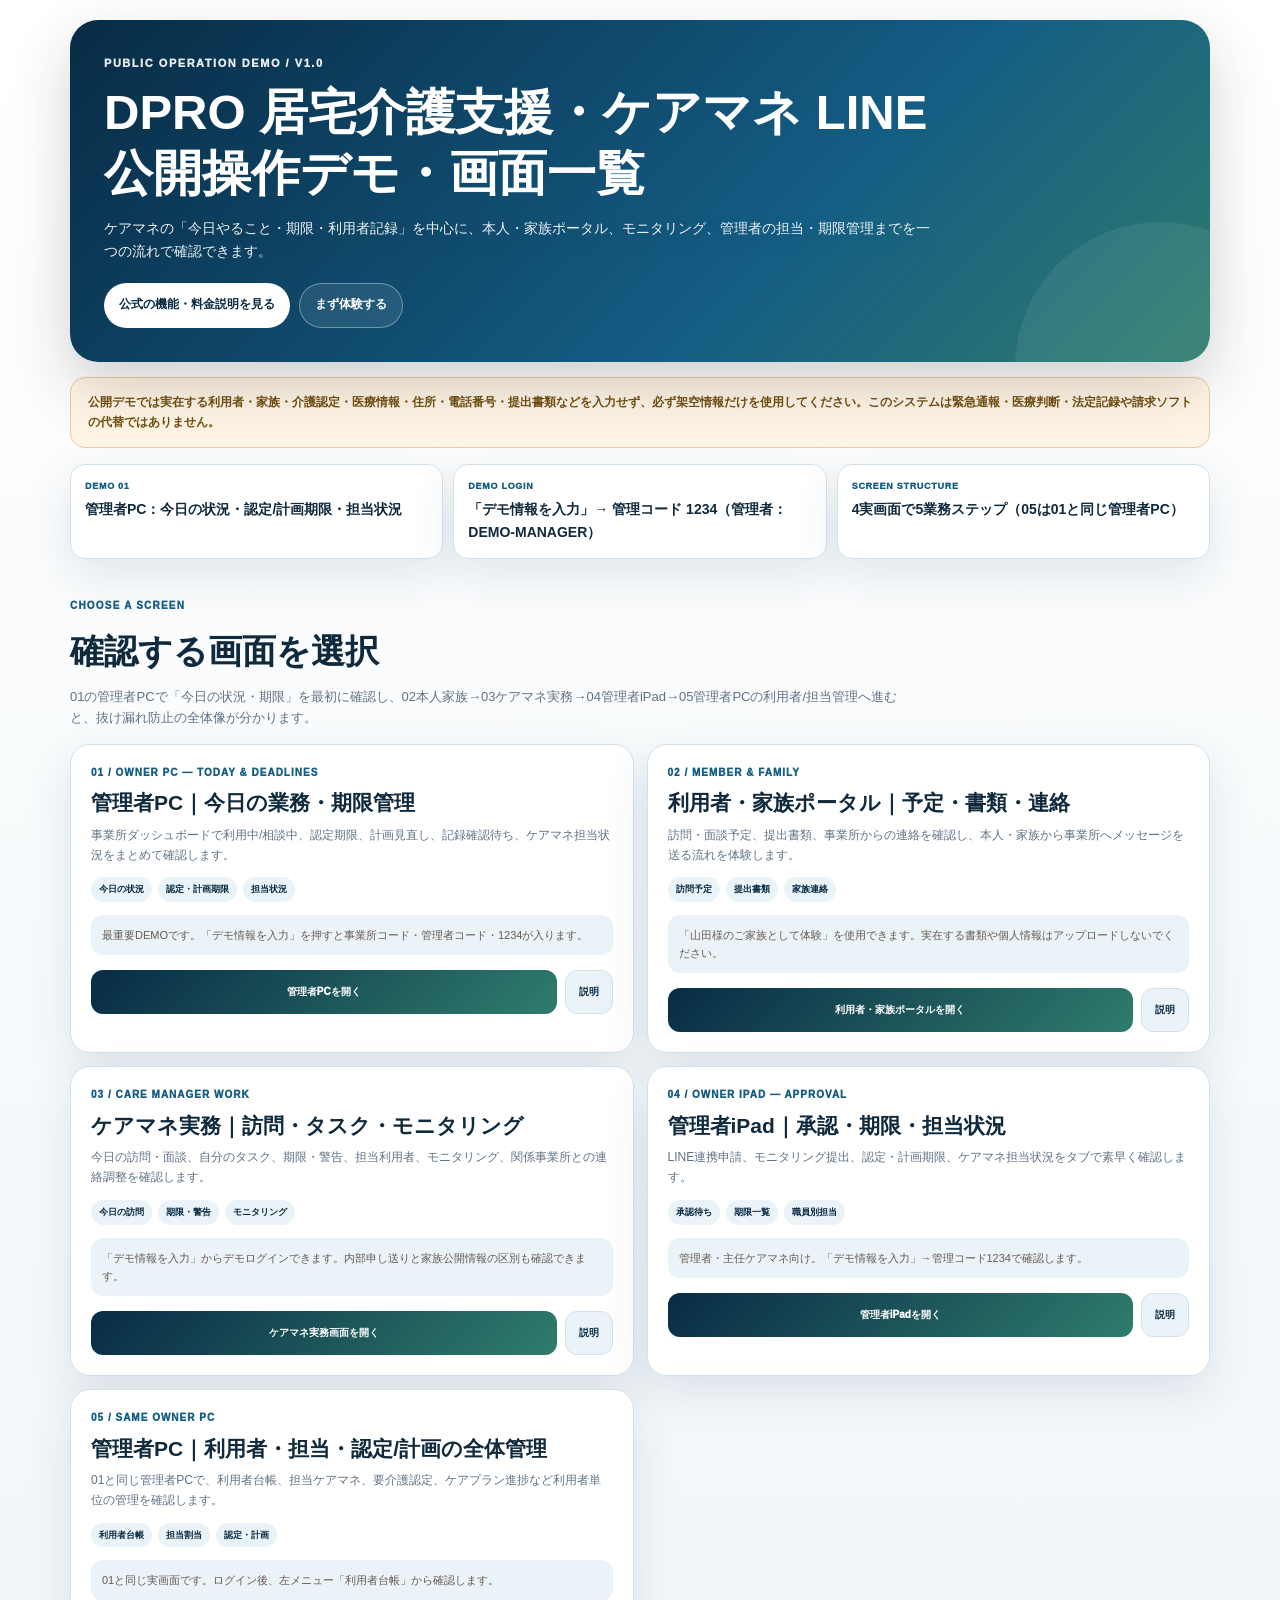
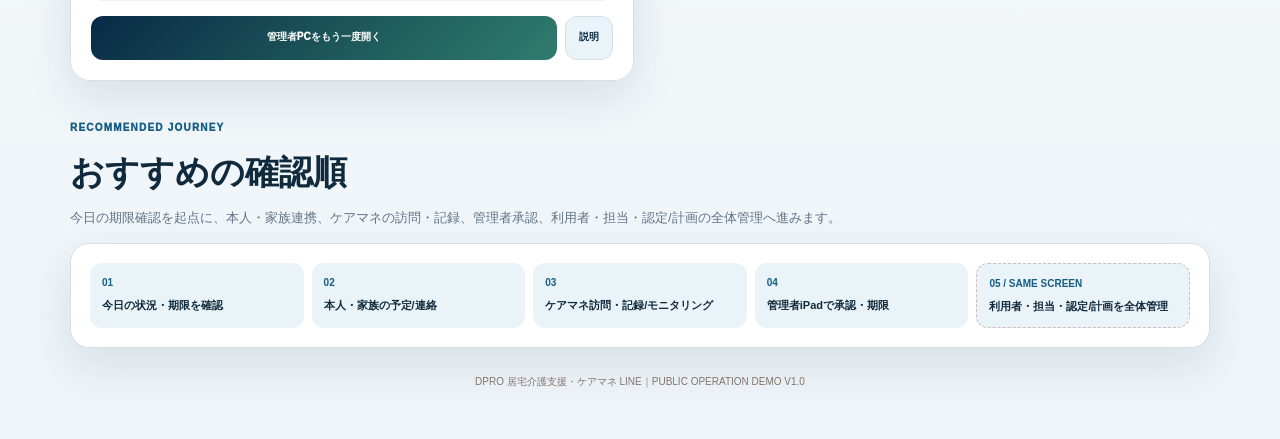
==== demo-guide.html @ ac7ced84 "Add files via upload" ====
<!doctype html>
<!-- DPRO LIVE DEMO COMMON TEMPLATE V1.0 LOCK / CONFIGURABLE TEMPLATE -->
<html lang="ja">
<head>
<meta charset="utf-8">
<meta name="viewport" content="width=device-width,initial-scale=1,viewport-fit=cover">
<meta name="robots" content="noindex,nofollow,noarchive">
<title id="pageTitle">DPRO 公開操作デモ・画面一覧</title>
<style>
:root{
  --bg:#eef4f8;--card:#fff;--ink:#102a3d;--muted:#607386;--line:#d4e0e9;
  --brand:#145d84;--deep:#082b45;--brand2:#2f7c6d;--soft:#eaf3f7;
  --shadow:0 16px 46px rgba(15,52,78,.11)
}
*{box-sizing:border-box}
html{background:var(--bg);scroll-behavior:smooth}
body{margin:0;min-height:100vh;color:var(--ink);font-family:-apple-system,BlinkMacSystemFont,"Segoe UI","Noto Sans JP","Yu Gothic UI",Meiryo,sans-serif;line-height:1.65;background:linear-gradient(180deg,#fff 0%,var(--bg) 100%)}
a{color:inherit}.page{width:min(1140px,calc(100% - 24px));margin:0 auto;padding:20px 0 48px}
.hero{position:relative;overflow:hidden;padding:34px;border-radius:28px;color:#fff;background:linear-gradient(135deg,var(--deep),var(--brand) 63%,var(--brand2));box-shadow:0 23px 58px rgba(35,30,27,.20)}
.hero:after{content:"";position:absolute;right:-95px;bottom:-150px;width:290px;height:290px;border-radius:50%;background:rgba(255,255,255,.07)}
.kicker{position:relative;z-index:1;font-size:11px;font-weight:1000;letter-spacing:.14em;opacity:.9}
.hero h1{position:relative;z-index:1;margin:10px 0 0;font-size:clamp(28px,5vw,49px);line-height:1.24}
.hero p{position:relative;z-index:1;max-width:830px;margin:13px 0 0;font-size:14px;opacity:.93}
.hero-actions{position:relative;z-index:1;display:flex;gap:9px;flex-wrap:wrap;margin-top:20px}
.button{min-height:45px;display:inline-flex;align-items:center;justify-content:center;padding:9px 15px;border-radius:999px;text-decoration:none;font-size:12px;font-weight:950}
.button-light{color:var(--deep);background:#fff}.button-ghost{color:#fff;border:1px solid rgba(255,255,255,.35);background:rgba(255,255,255,.09)}
.notice{margin-top:15px;padding:15px 17px;border:1px solid #e5cda3;border-radius:15px;background:#fff5e5;color:#725013;font-size:12px;font-weight:760}
.demo-info{margin-top:16px;display:grid;grid-template-columns:repeat(3,minmax(0,1fr));gap:10px}
.demo-info>div{padding:14px;border:1px solid var(--line);border-radius:15px;background:rgba(255,255,255,.96);box-shadow:var(--shadow)}
.demo-info small{display:block;color:var(--brand);font-size:9px;font-weight:1000;letter-spacing:.08em}.demo-info strong{display:block;margin-top:4px;font-size:14px}
.section-head{margin:32px 0 15px}.section-head small{color:var(--brand);font-size:10px;font-weight:1000;letter-spacing:.12em}.section-head h2{margin:5px 0 0;font-size:clamp(23px,4vw,34px)}.section-head p{max-width:840px;margin:7px 0 0;color:var(--muted);font-size:13px}
.grid{display:grid;grid-template-columns:repeat(2,minmax(0,1fr));gap:13px}
.card{min-width:0;padding:20px;border:1px solid var(--line);border-radius:20px;background:rgba(255,255,255,.98);box-shadow:var(--shadow)}
.card-number{color:var(--brand);font-size:10px;font-weight:1000;letter-spacing:.1em}.card h3{margin:7px 0 0;font-size:21px;line-height:1.4}.card p{margin:8px 0 0;color:var(--muted);font-size:12px}
.pills{display:flex;gap:6px;flex-wrap:wrap;margin-top:12px}.pills span{padding:5px 8px;border-radius:999px;background:var(--soft);color:var(--deep);font-size:9px;font-weight:900}
.card-note{margin-top:13px;padding:11px;border-radius:12px;background:var(--soft);color:#675a54;font-size:11px}.card-note b{color:var(--deep)}
.card-actions{display:grid;grid-template-columns:1fr auto;gap:8px;margin-top:15px}
.open,.official{min-height:44px;display:flex;align-items:center;justify-content:center;padding:9px 13px;border-radius:12px;text-decoration:none;font-size:10px;font-weight:950}
.open{color:#fff;background:linear-gradient(135deg,var(--deep),var(--brand2))}.official{color:var(--deep);border:1px solid var(--line);background:var(--soft)}
.flow{margin-top:14px;padding:19px;border:1px solid var(--line);border-radius:19px;background:#fff;box-shadow:var(--shadow)}
.flow-grid{display:grid;grid-template-columns:repeat(var(--flow-cols,5),minmax(0,1fr));gap:8px}
.flow-step{padding:12px;border-radius:12px;background:var(--soft)}.flow-step b{display:block;color:var(--brand);font-size:10px}.flow-step strong{display:block;margin-top:4px;font-size:11px}.flow-step.same{border:1px dashed #cdbfb6}
.footer{margin-top:26px;color:#82736c;font-size:10px;text-align:center}
@media(max-width:900px){.flow-grid{grid-template-columns:repeat(2,minmax(0,1fr))}}
@media(max-width:760px){.hero{padding:25px 20px}.demo-info,.grid,.flow-grid{grid-template-columns:1fr}}
@media(max-width:420px){.page{width:min(100% - 16px,1140px)}.card-actions{grid-template-columns:1fr}}
</style>
</head>
<body>
<main class="page">
<section class="hero">
  <div class="kicker">PUBLIC OPERATION DEMO / V1.0</div>
  <h1 id="heroTitle"></h1>
  <p id="heroCopy"></p>
  <div class="hero-actions">
    <a class="button button-light" id="officialLink">公式の機能・料金説明を見る</a>
    <a class="button button-ghost" id="primaryDemoLink">まず体験する</a>
  </div>
</section>

<div class="notice" id="notice"></div>

<section class="demo-info" id="quickInfo" aria-label="デモ利用情報"></section>

<div class="section-head">
  <small>CHOOSE A SCREEN</small>
  <h2>確認する画面を選択</h2>
  <p id="screenIntro"></p>
</div>

<section class="grid" id="screenGrid"></section>

<div class="section-head">
  <small>RECOMMENDED JOURNEY</small>
  <h2>おすすめの確認順</h2>
  <p id="journeyIntro"></p>
</div>
<section class="flow"><div class="flow-grid" id="flowGrid"></div></section>

<div class="footer" id="footer"></div>
</main>

<script>
/*
  DPRO LIVE DEMO COMMON TEMPLATE V1.0
  ------------------------------------------------------------
  変更してよいのは CONFIG の値とCSS変数のブランド色のみ。
  DOM骨格・セクション順・公開注意・CHOOSE A SCREEN・
  RECOMMENDED JOURNEYはCOMMON TEMPLATE V1.0 LOCK対象。
*/
const CONFIG = {
  "systemName": "DPRO 居宅介護支援・ケアマネ LINE",
  "pageTitle": "DPRO 居宅介護支援・ケアマネ LINE｜公開操作デモ・画面一覧",
  "heroCopy": "ケアマネの「今日やること・期限・利用者記録」を中心に、本人・家族ポータル、モニタリング、管理者の担当・期限管理までを一つの流れで確認できます。",
  "officialUrl": "https://dpromstk2000-lab.github.io/dpro-line-systems-site/systems/careplan.html",
  "primaryDemoUrl": "owner.html",
  "notice": "公開デモでは実在する利用者・家族・介護認定・医療情報・住所・電話番号・提出書類などを入力せず、必ず架空情報だけを使用してください。このシステムは緊急通報・医療判断・法定記録や請求ソフトの代替ではありません。",
  "screenIntro": "01の管理者PCで「今日の状況・期限」を最初に確認し、02本人家族→03ケアマネ実務→04管理者iPad→05管理者PCの利用者/担当管理へ進むと、抜け漏れ防止の全体像が分かります。",
  "journeyIntro": "今日の期限確認を起点に、本人・家族連携、ケアマネの訪問・記録、管理者承認、利用者・担当・認定/計画の全体管理へ進みます。",
  "adminCode": "1234",
  "quickInfo": [
    {
      "label": "DEMO 01",
      "text": "管理者PC：今日の状況・認定/計画期限・担当状況"
    },
    {
      "label": "DEMO LOGIN",
      "text": "「デモ情報を入力」→ 管理コード 1234（管理者：DEMO-MANAGER）"
    },
    {
      "label": "SCREEN STRUCTURE",
      "text": "4実画面で5業務ステップ（05は01と同じ管理者PC）"
    }
  ],
  "screens": [
    {
      "step": "01 / OWNER PC — TODAY & DEADLINES",
      "title": "管理者PC｜今日の業務・期限管理",
      "description": "事業所ダッシュボードで利用中/相談中、認定期限、計画見直し、記録確認待ち、ケアマネ担当状況をまとめて確認します。",
      "tags": [
        "今日の状況",
        "認定・計画期限",
        "担当状況"
      ],
      "note": "最重要DEMOです。「デモ情報を入力」を押すと事業所コード・管理者コード・1234が入ります。",
      "url": "owner.html",
      "cta": "管理者PCを開く",
      "officialUrl": "https://dpromstk2000-lab.github.io/dpro-line-systems-site/systems/careplan.html"
    },
    {
      "step": "02 / MEMBER & FAMILY",
      "title": "利用者・家族ポータル｜予定・書類・連絡",
      "description": "訪問・面談予定、提出書類、事業所からの連絡を確認し、本人・家族から事業所へメッセージを送る流れを体験します。",
      "tags": [
        "訪問予定",
        "提出書類",
        "家族連絡"
      ],
      "note": "「山田様のご家族として体験」を使用できます。実在する書類や個人情報はアップロードしないでください。",
      "url": "member.html",
      "cta": "利用者・家族ポータルを開く",
      "officialUrl": "https://dpromstk2000-lab.github.io/dpro-line-systems-site/systems/careplan.html"
    },
    {
      "step": "03 / CARE MANAGER WORK",
      "title": "ケアマネ実務｜訪問・タスク・モニタリング",
      "description": "今日の訪問・面談、自分のタスク、期限・警告、担当利用者、モニタリング、関係事業所との連絡調整を確認します。",
      "tags": [
        "今日の訪問",
        "期限・警告",
        "モニタリング"
      ],
      "note": "「デモ情報を入力」からデモログインできます。内部申し送りと家族公開情報の区別も確認できます。",
      "url": "staff.html",
      "cta": "ケアマネ実務画面を開く",
      "officialUrl": "https://dpromstk2000-lab.github.io/dpro-line-systems-site/systems/careplan.html"
    },
    {
      "step": "04 / OWNER IPAD — APPROVAL",
      "title": "管理者iPad｜承認・期限・担当状況",
      "description": "LINE連携申請、モニタリング提出、認定・計画期限、ケアマネ担当状況をタブで素早く確認します。",
      "tags": [
        "承認待ち",
        "期限一覧",
        "職員別担当"
      ],
      "note": "管理者・主任ケアマネ向け。「デモ情報を入力」→管理コード1234で確認します。",
      "url": "owner-ipad.html",
      "cta": "管理者iPadを開く",
      "officialUrl": "https://dpromstk2000-lab.github.io/dpro-line-systems-site/systems/careplan.html"
    },
    {
      "step": "05 / SAME OWNER PC",
      "title": "管理者PC｜利用者・担当・認定/計画の全体管理",
      "description": "01と同じ管理者PCで、利用者台帳、担当ケアマネ、要介護認定、ケアプラン進捗など利用者単位の管理を確認します。",
      "tags": [
        "利用者台帳",
        "担当割当",
        "認定・計画"
      ],
      "note": "01と同じ実画面です。ログイン後、左メニュー「利用者台帳」から確認します。",
      "url": "owner.html",
      "cta": "管理者PCをもう一度開く",
      "officialUrl": "https://dpromstk2000-lab.github.io/dpro-line-systems-site/systems/careplan.html"
    }
  ],
  "journey": [
    {
      "step": "01",
      "text": "今日の状況・期限を確認"
    },
    {
      "step": "02",
      "text": "本人・家族の予定/連絡"
    },
    {
      "step": "03",
      "text": "ケアマネ訪問・記録/モニタリング"
    },
    {
      "step": "04",
      "text": "管理者iPadで承認・期限"
    },
    {
      "step": "05",
      "text": "利用者・担当・認定/計画を全体管理",
      "sameScreen": true
    }
  ]
};

document.documentElement.style.setProperty("--flow-cols", String(Math.min(CONFIG.journey.length, 7)));
document.title = CONFIG.pageTitle;
document.getElementById("heroTitle").innerHTML = `${CONFIG.systemName}<br>公開操作デモ・画面一覧`;
document.getElementById("heroCopy").textContent = CONFIG.heroCopy;
document.getElementById("officialLink").href = CONFIG.officialUrl;
document.getElementById("primaryDemoLink").href = CONFIG.primaryDemoUrl;
document.getElementById("notice").textContent = CONFIG.notice;
document.getElementById("screenIntro").textContent = CONFIG.screenIntro;
document.getElementById("journeyIntro").textContent = CONFIG.journeyIntro;
document.getElementById("footer").textContent = `${CONFIG.systemName}｜PUBLIC OPERATION DEMO V1.0`;

document.getElementById("quickInfo").innerHTML = CONFIG.quickInfo.map(x =>
  `<div><small>${x.label}</small><strong>${x.text}</strong></div>`
).join("");

document.getElementById("screenGrid").innerHTML = CONFIG.screens.map(x => `
  <article class="card">
    <div class="card-number">${x.step}</div>
    <h3>${x.title}</h3>
    <p>${x.description}</p>
    <div class="pills">${x.tags.map(t => `<span>${t}</span>`).join("")}</div>
    <div class="card-note">${x.note}</div>
    <div class="card-actions">
      <a class="open" href="${x.url}">${x.cta}</a>
      <a class="official" href="${x.officialUrl}">説明</a>
    </div>
  </article>
`).join("");

document.getElementById("flowGrid").innerHTML = CONFIG.journey.map(x => `
  <div class="flow-step${x.sameScreen ? " same" : ""}">
    <b>${x.step}${x.sameScreen ? " / SAME SCREEN" : ""}</b>
    <strong>${x.text}</strong>
  </div>
`).join("");
</script>
</body>
</html>
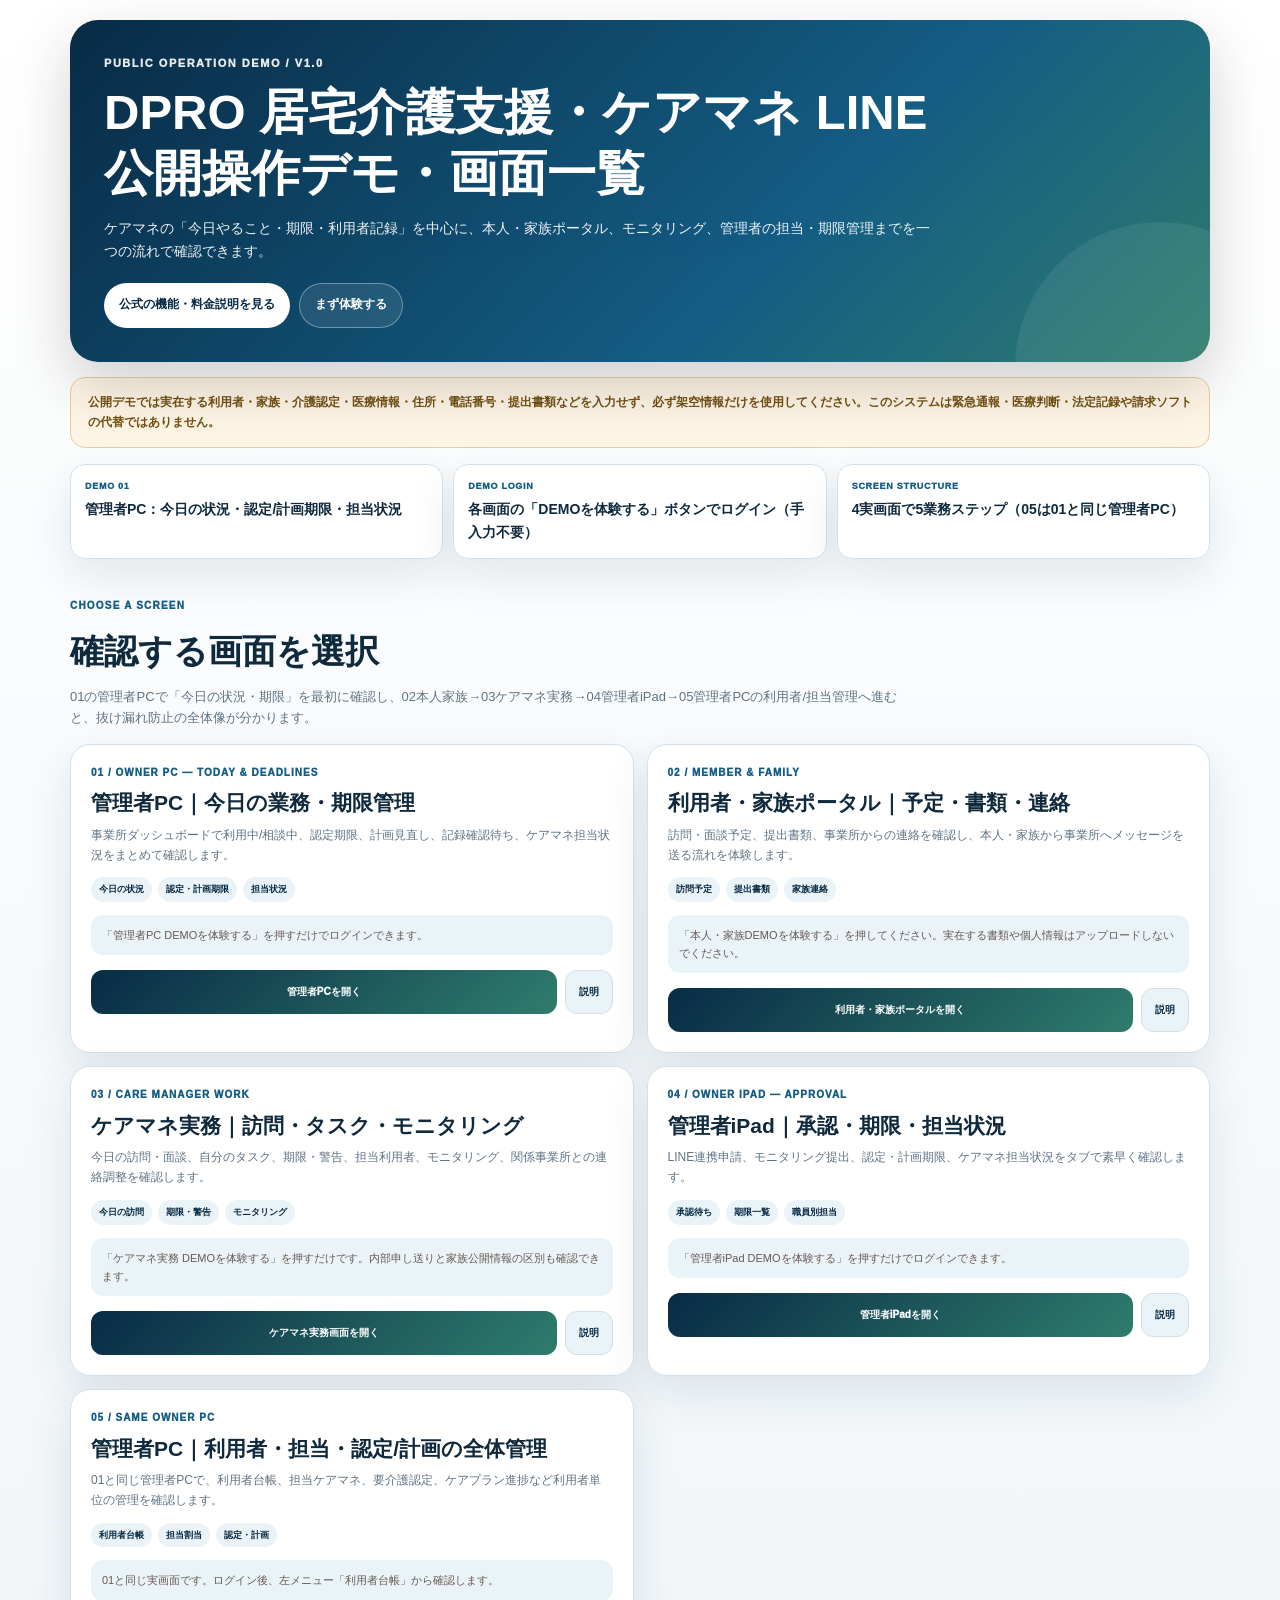
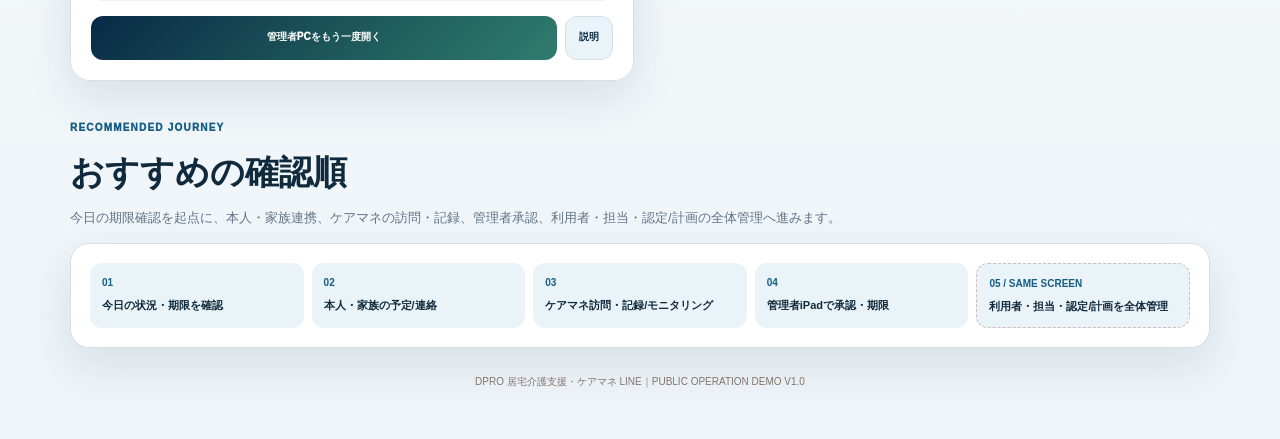
==== commit 92dbf6b1: "CAREPLAN: demo-only one-click entry and role navigation" ====
--- a/demo-guide.html
+++ b/demo-guide.html
@@ -105,7 +105,7 @@
     },
     {
       "label": "DEMO LOGIN",
-      "text": "「デモ情報を入力」→ 管理コード 1234（管理者：DEMO-MANAGER）"
+      "text": "各画面の「DEMOを体験する」ボタンでログイン（手入力不要）"
     },
     {
       "label": "SCREEN STRUCTURE",
@@ -122,7 +122,7 @@
         "認定・計画期限",
         "担当状況"
       ],
-      "note": "最重要DEMOです。「デモ情報を入力」を押すと事業所コード・管理者コード・1234が入ります。",
+      "note": "「管理者PC DEMOを体験する」を押すだけでログインできます。",
       "url": "owner.html",
       "cta": "管理者PCを開く",
       "officialUrl": "https://dpromstk2000-lab.github.io/dpro-line-systems-site/systems/careplan.html"
@@ -136,7 +136,7 @@
         "提出書類",
         "家族連絡"
       ],
-      "note": "「山田様のご家族として体験」を使用できます。実在する書類や個人情報はアップロードしないでください。",
+      "note": "「本人・家族DEMOを体験する」を押してください。実在する書類や個人情報はアップロードしないでください。",
       "url": "member.html",
       "cta": "利用者・家族ポータルを開く",
       "officialUrl": "https://dpromstk2000-lab.github.io/dpro-line-systems-site/systems/careplan.html"
@@ -150,7 +150,7 @@
         "期限・警告",
         "モニタリング"
       ],
-      "note": "「デモ情報を入力」からデモログインできます。内部申し送りと家族公開情報の区別も確認できます。",
+      "note": "「ケアマネ実務 DEMOを体験する」を押すだけです。内部申し送りと家族公開情報の区別も確認できます。",
       "url": "staff.html",
       "cta": "ケアマネ実務画面を開く",
       "officialUrl": "https://dpromstk2000-lab.github.io/dpro-line-systems-site/systems/careplan.html"
@@ -164,7 +164,7 @@
         "期限一覧",
         "職員別担当"
       ],
-      "note": "管理者・主任ケアマネ向け。「デモ情報を入力」→管理コード1234で確認します。",
+      "note": "「管理者iPad DEMOを体験する」を押すだけでログインできます。",
       "url": "owner-ipad.html",
       "cta": "管理者iPadを開く",
       "officialUrl": "https://dpromstk2000-lab.github.io/dpro-line-systems-site/systems/careplan.html"
